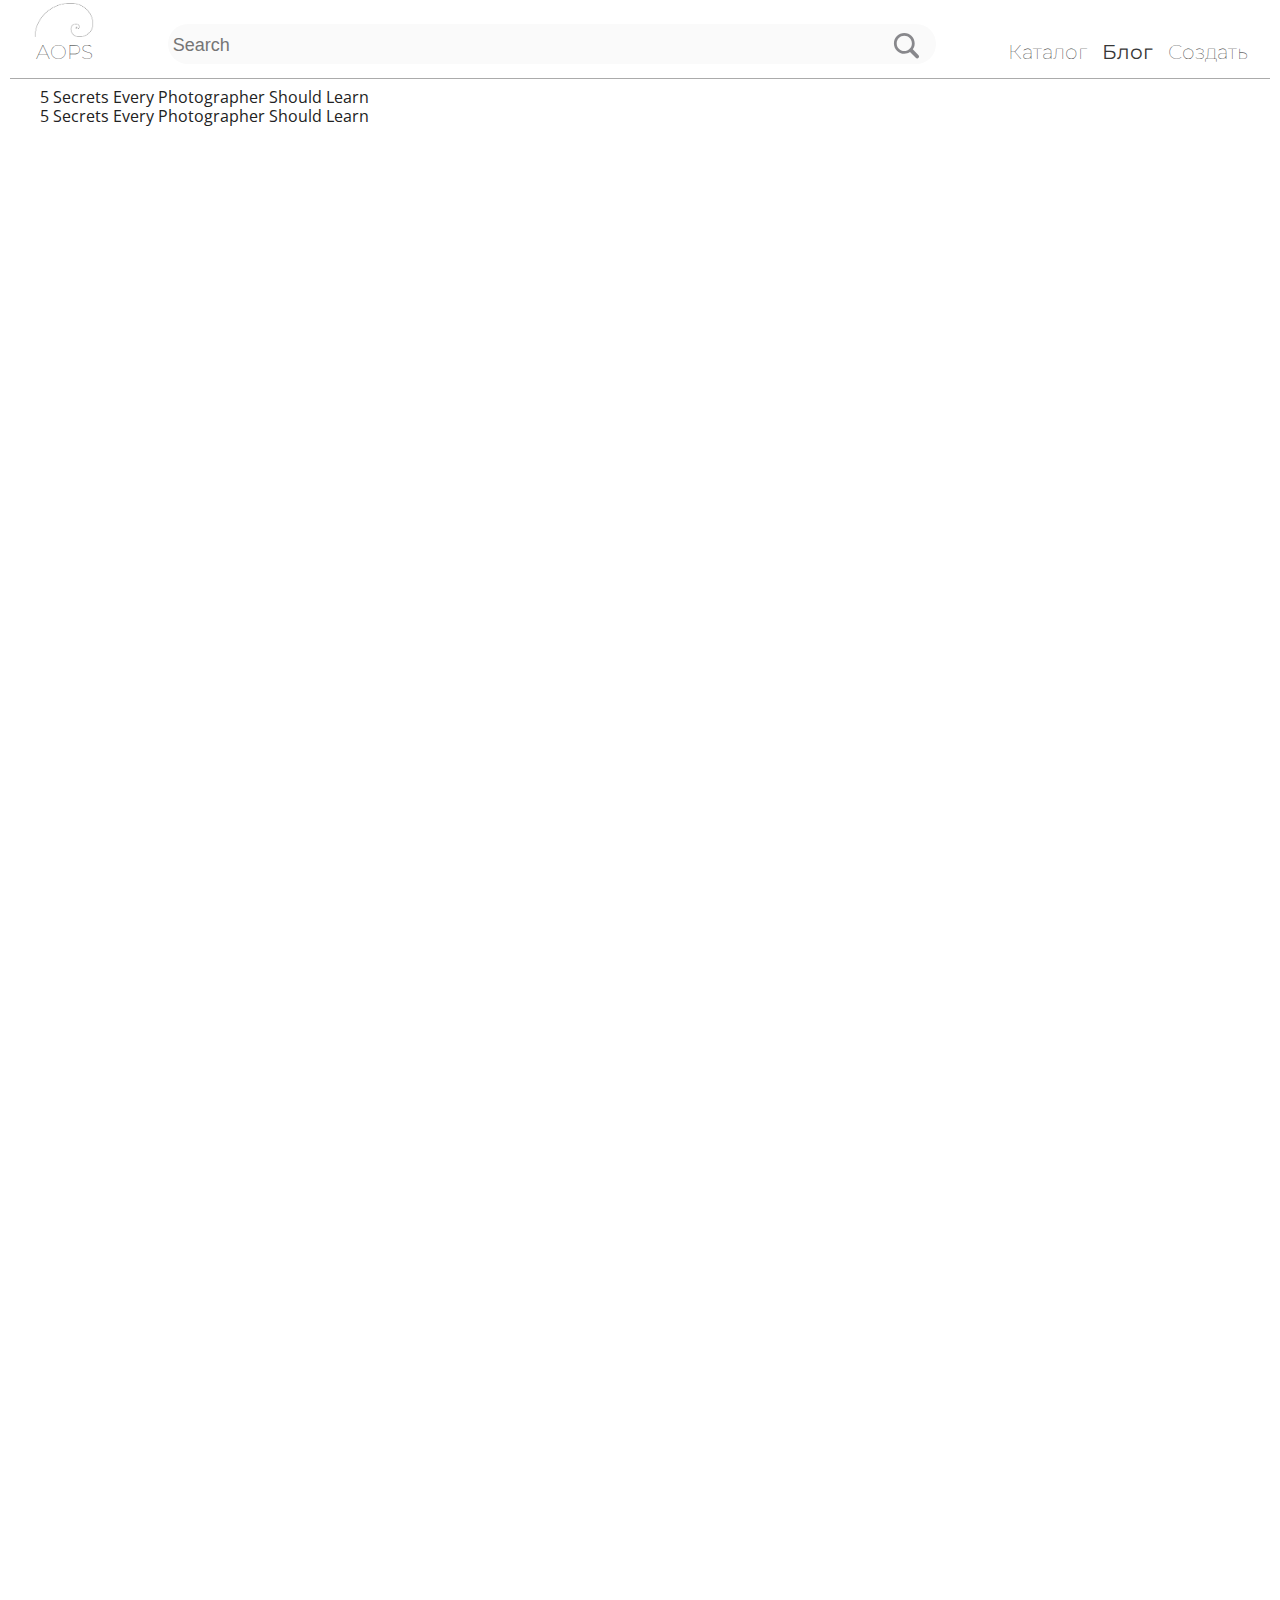
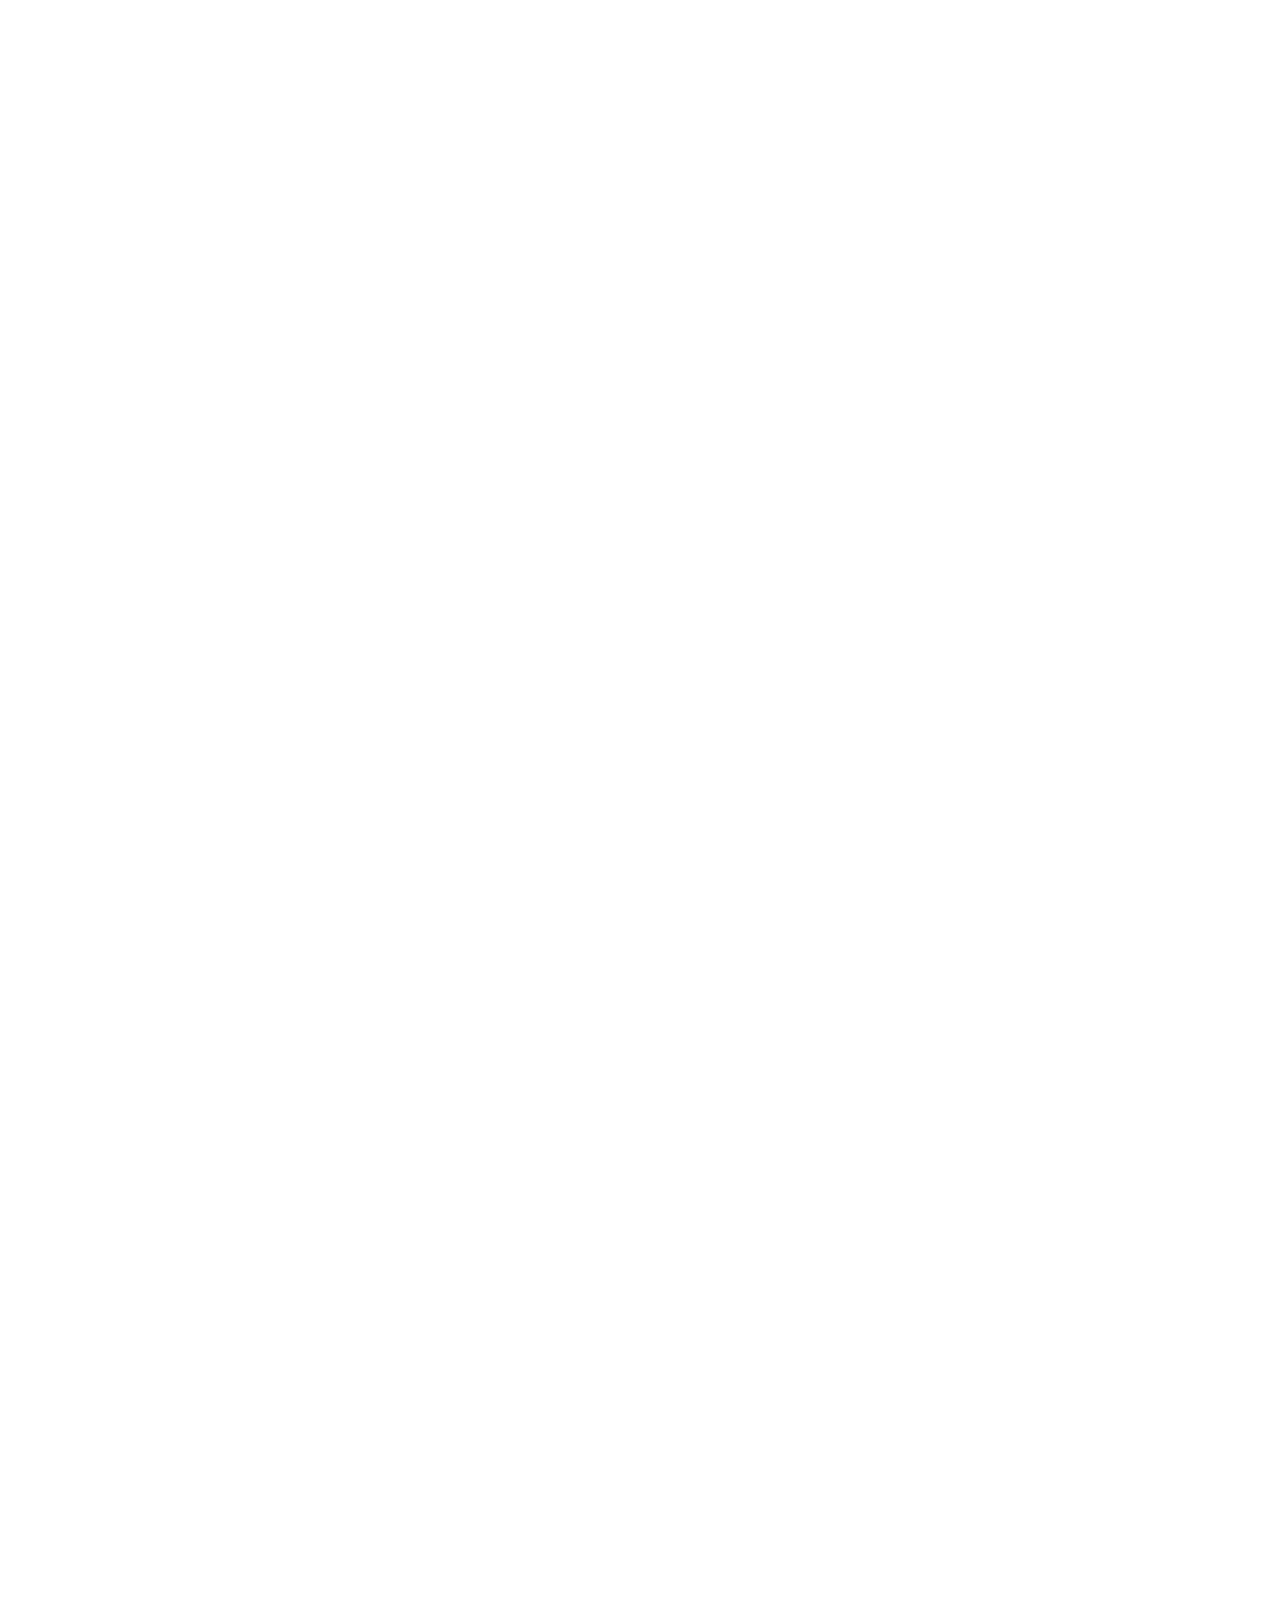
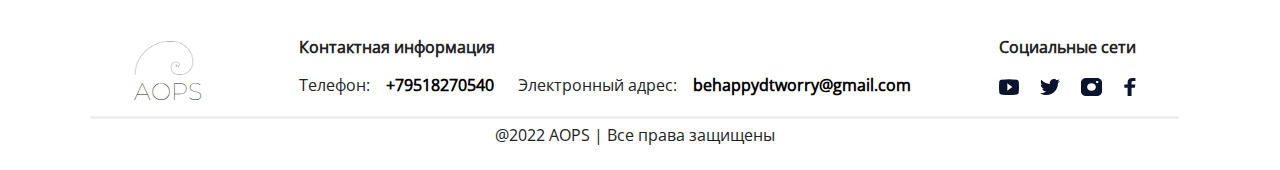
==== blog.html @ 23e0afa8 "feat: added articles to blog" ====
<!DOCTYPE HTML>
<html lang="ru">

<head>
	<title>AOPS - upload & download photo simply</title>
	<meta name="viewport" content="width=device-width">
	<link rel="stylesheet" href="assets\css\reset.css">
	<link rel="stylesheet" href="assets\css\blog\filter.css">
	<link rel="stylesheet" href="assets\css\outlines.css">
	<link rel="stylesheet" href="assets\css\blog\article.css">
	<meta charset="utf-8">
	<script src="assets\scripts\detectPage.js"></script>
	<link rel="shortcut icon" type="image/jpg" href="assets\imgs\favicon.ico" />
</head>

<body>
	<header class="header">
		<div class="wrapper">
			<div class="header__wrapper">
				<div class="header__top-wrapper">
					<div class="header__logo">
						<a href="/" class="logo__link">
							<img src="assets\imgs\logo.png" alt="logo" class="logo__pic">
						</a>
						<br />
						<span class="logo__text">AOPS</span>
					</div>
					<div class="header__search-panel">
						<input type="text" maxlength= "12" placeholder="Search" class="searchbar">
						<img src="assets\imgs\search-glass.svg" alt="search icon" class="button">
					  </div>
					<div class="hamburger-menu">
						<input id="menu__toggle" type="checkbox" />
						<label class="menu__btn" for="menu__toggle">
							<span></span>
						</label>

						<nav class="header__catalog">
							<a class="header__catalog-item" href="/" id="catalog">Каталог</a>
							<a class="header__catalog-item" href="..\blog.html" id="blog">Блог</a>
							<a class="header__catalog-item" href="..\create-post.html" id="create-post">Создать</a>
						</nav>
					</div>
				</div>
			</div>
			<div class="header__border">
			<img src="assets\imgs\lines\header-border.svg" style="width:100%">
			</div>
		</div>
	</header>
	<main class="main">
        <div class="main__content-wrapper">
            <div class="filters">
                <div class="filter"></div>
                <div class="filter"></div>
                <div class="filter"></div>
                <div class="filter"></div>
                <div class="filter"></div>
                <div class="filter"></div>
                <div class="filter"></div>
            </div>
            <div class="artilces">
                <div class="article">
                    <div class="artile__img" src="assets\imgs\blog\first_blog_img.jfif"></div>
                    <div class="artile__title">5 Secrets Every Photographer Should Learn</div>
                    <div class="artile__description">5 Secrets Every Photographer Should Learn</div>
                </div>
                <div class="article">
                    <div class="artile__img"></div>
                    <div class="artile__title"></div>
                    <div class="artile__description"></div>
                </div>
                <div class="article">
                    <div class="artile__img"></div>
                    <div class="artile__title"></div>
                    <div class="artile__description"></div>
                </div>
                <div class="article">
                    <div class="artile__img"></div>
                    <div class="artile__title"></div>
                    <div class="artile__description"></div>
                </div>
                <div class="article">
                    <div class="artile__img"></div>
                    <div class="artile__title"></div>
                    <div class="artile__description"></div>
                </div>
            </div>
        </div>
	</main>
	<footer>
		<div class="footer__first-line">
			<div class="footer__logo">
				<a href="/" class="logo__link">
					<img src="assets\imgs\logo.png" alt="logo" class="logo__pic">
				</a>
				<br />
				<span class="logo__text">AOPS</span>
			</div>
			<div class="contact-us">
				<span class="bold-text">Контактная информация</span>
				<br />
				<br />
				<span class="contact-us__phone">
					Телефон:
					&nbsp;&nbsp;
					<a href="+79518270540"><span class="bold-text">+79518270540</span></a>
					&nbsp;&nbsp;&nbsp;&nbsp;
				</span>
				<span class="contact-us__mail">
					Электронный адрес:
					&nbsp;&nbsp;
					<a href="mailto:behappydtworry@gmail.com"><span
							class="bold-text">behappydtworry@gmail.com</span></a>
				</span>
			</div>
			<div class="socials">
				<span class="socials__title">
					<b class="socials__title__text bold-text">Социальные сети</b>
				</span>
				<br />
				<br />
				<div class="socials__icons">
					<div class="socials__icon">
						<img src="assets\imgs\social-icons\youtube.svg" alt="youtube-link">
					</div>
					<div class="socials__icon">
						<img src="assets\imgs\social-icons\twitter.svg" alt="twitter-link">
					</div>
					<div class="socials__icon">
						<img src="assets\imgs\social-icons\instagram.svg" alt="instagram-link">
					</div>
					<div class="socials__icon">
						<img src="assets\imgs\social-icons\facebook.svg" alt="facebook-link">
					</div>
				</div>
			</div>
			<div class="footer-inner-border">
				<img src="assets\imgs\lines\footer-border.svg">
			</div>
			<div class="rights">
				<span class="rights__inner">
					@2022 AOPS | Все права защищены
				</span>
			</div>
	</footer>
</body>

</html>
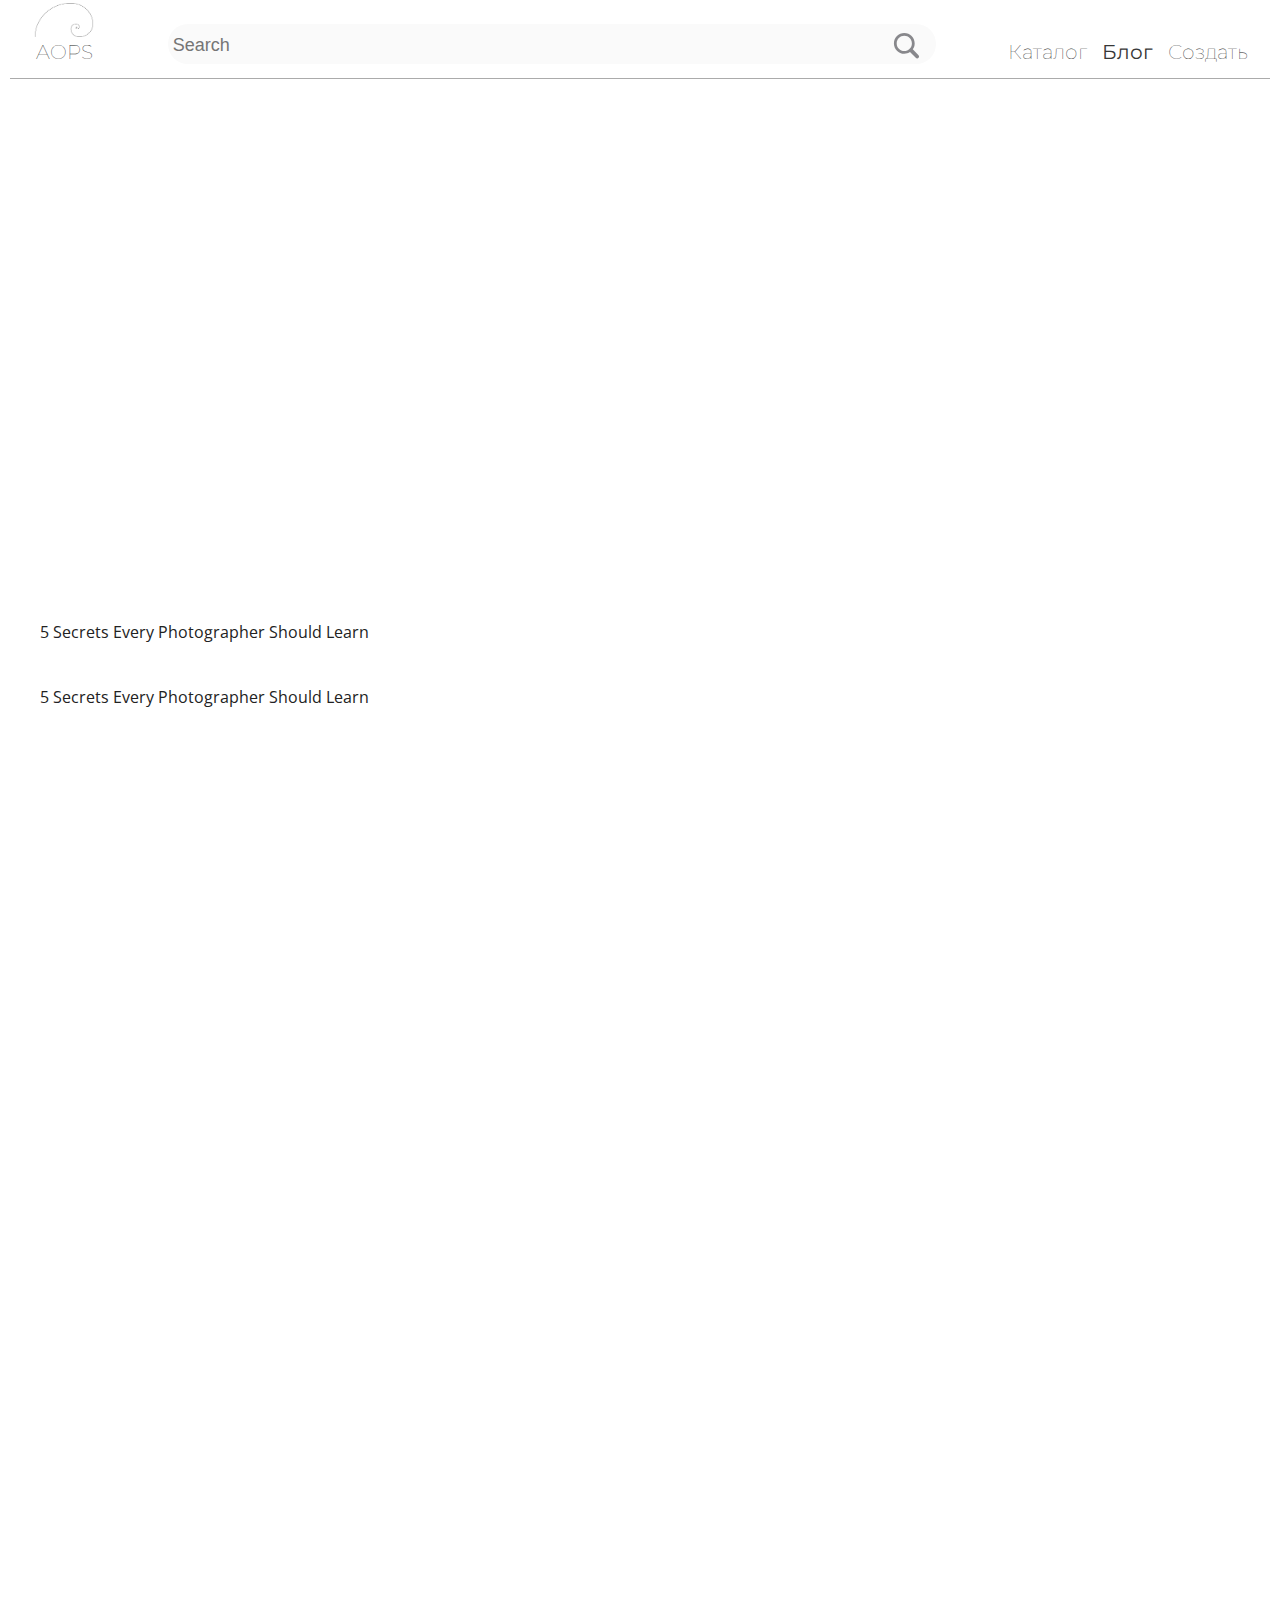
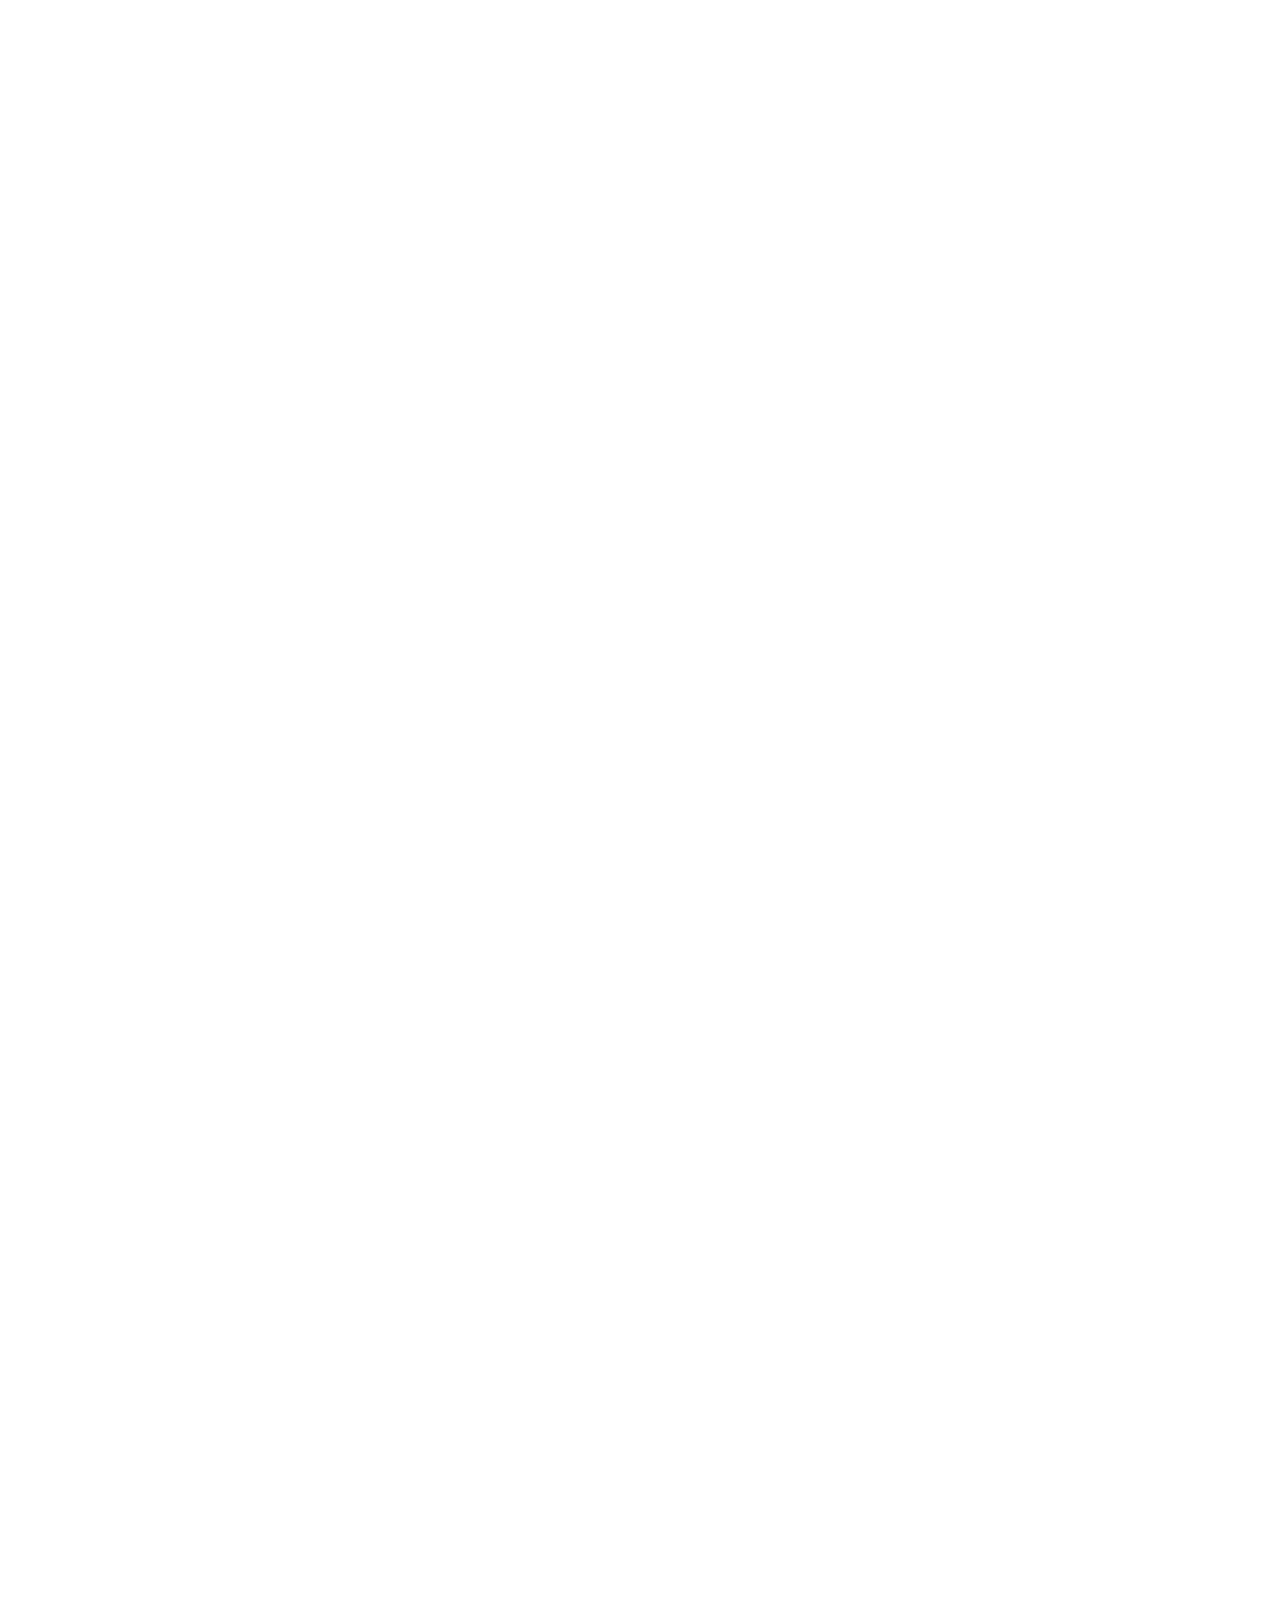
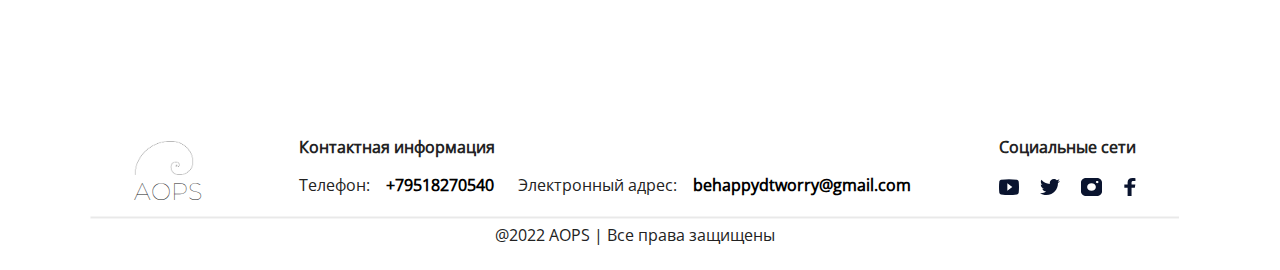
==== commit f9046fef: "fix: nameing of artilce clases" ====
--- a/blog.html
+++ b/blog.html
@@ -6,8 +6,8 @@
 	<meta name="viewport" content="width=device-width">
 	<link rel="stylesheet" href="assets\css\reset.css">
 	<link rel="stylesheet" href="assets\css\blog\filter.css">
+	<link rel="stylesheet" href="assets\css\blog\article.css">
 	<link rel="stylesheet" href="assets\css\outlines.css">
-	<link rel="stylesheet" href="assets\css\blog\article.css">
 	<meta charset="utf-8">
 	<script src="assets\scripts\detectPage.js"></script>
 	<link rel="shortcut icon" type="image/jpg" href="assets\imgs\favicon.ico" />
@@ -59,31 +59,31 @@
                 <div class="filter"></div>
                 <div class="filter"></div>
             </div>
-            <div class="artilces">
+            <div class="articles">
                 <div class="article">
-                    <div class="artile__img" src="assets\imgs\blog\first_blog_img.jfif"></div>
-                    <div class="artile__title">5 Secrets Every Photographer Should Learn</div>
-                    <div class="artile__description">5 Secrets Every Photographer Should Learn</div>
+                    <div class="article__img" src="assets\imgs\blog\first_blog_img.jfif"></div>
+                    <div class="article__title">5 Secrets Every Photographer Should Learn</div>
+                    <div class="article__description">5 Secrets Every Photographer Should Learn</div>
                 </div>
                 <div class="article">
-                    <div class="artile__img"></div>
-                    <div class="artile__title"></div>
-                    <div class="artile__description"></div>
+                    <div class="article__img"></div>
+                    <div class="article__title"></div>
+                    <div class="article__description"></div>
                 </div>
                 <div class="article">
-                    <div class="artile__img"></div>
-                    <div class="artile__title"></div>
-                    <div class="artile__description"></div>
+                    <div class="article__img"></div>
+                    <div class="article__title"></div>
+                    <div class="article__description"></div>
                 </div>
                 <div class="article">
-                    <div class="artile__img"></div>
-                    <div class="artile__title"></div>
-                    <div class="artile__description"></div>
+                    <div class="article__img"></div>
+                    <div class="article__title"></div>
+                    <div class="article__description"></div>
                 </div>
                 <div class="article">
-                    <div class="artile__img"></div>
-                    <div class="artile__title"></div>
-                    <div class="artile__description"></div>
+                    <div class="article__img"></div>
+                    <div class="article__title"></div>
+                    <div class="article__description"></div>
                 </div>
             </div>
         </div>
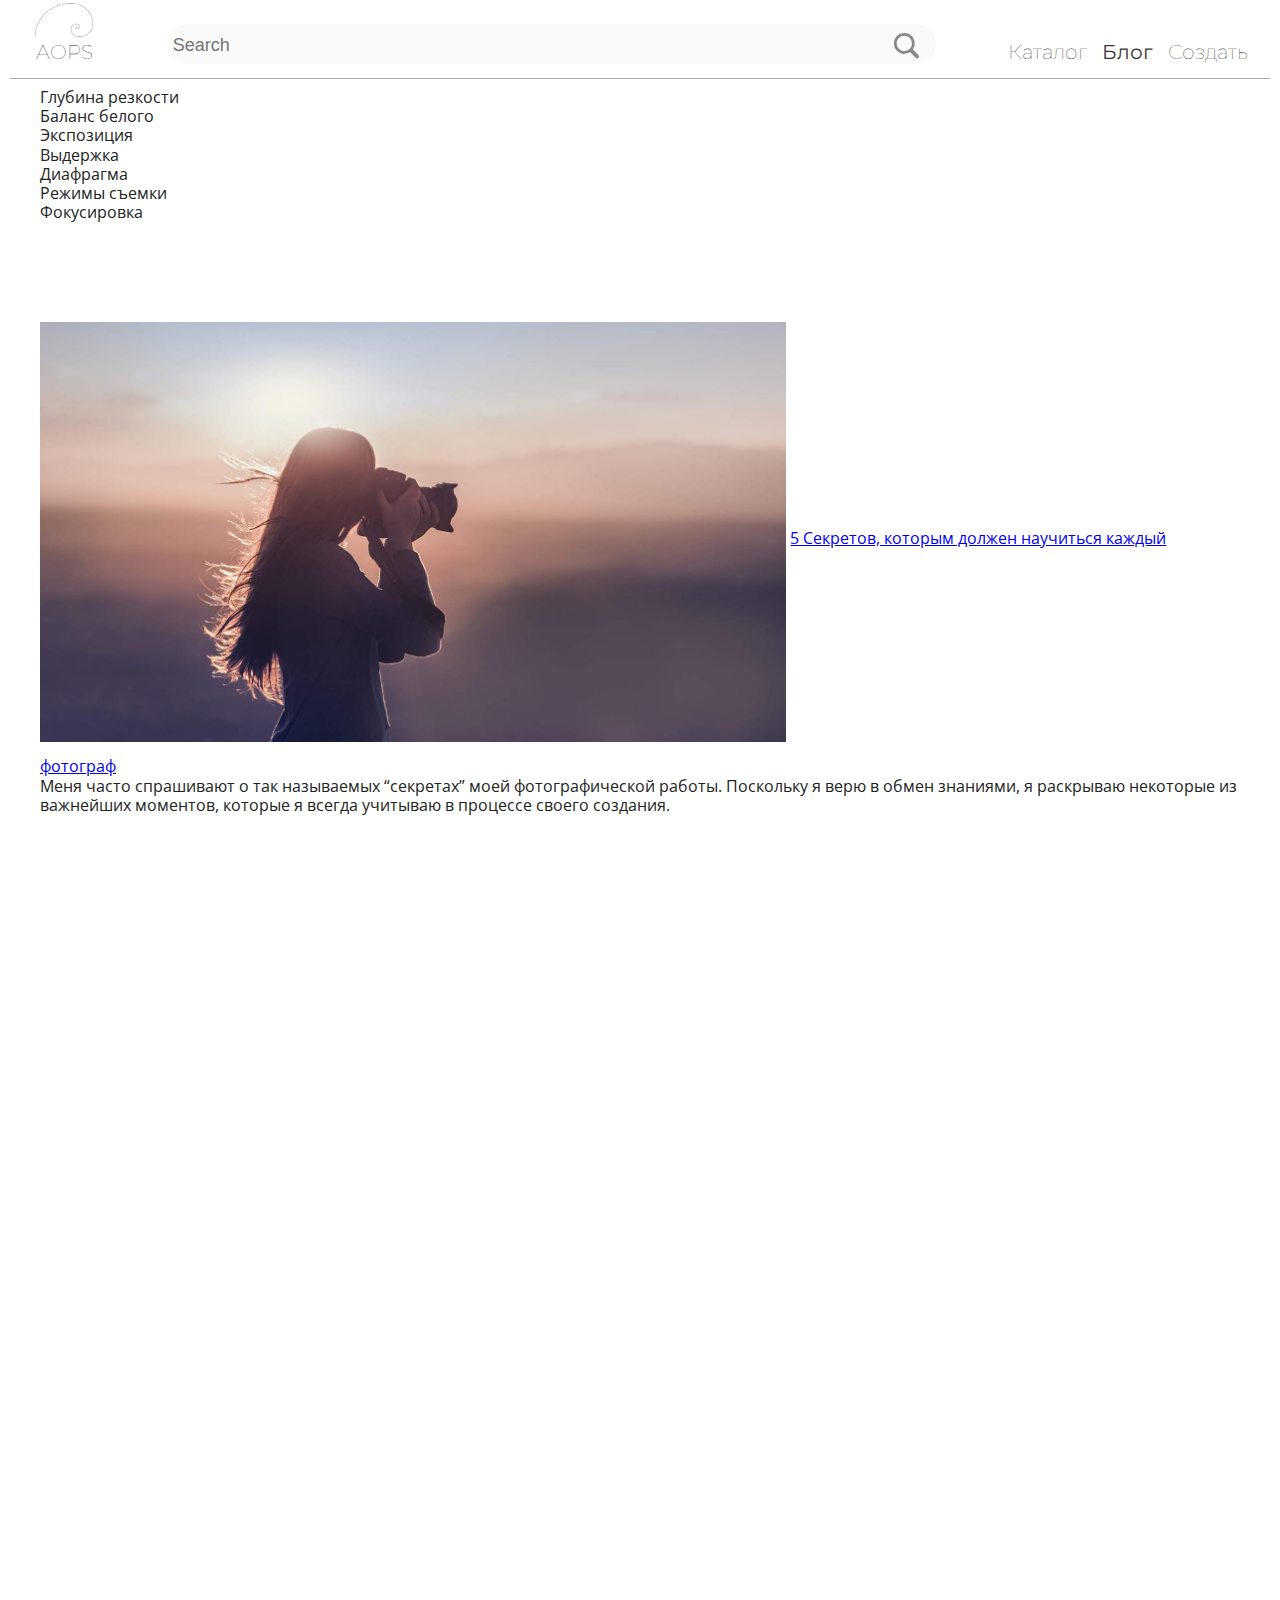
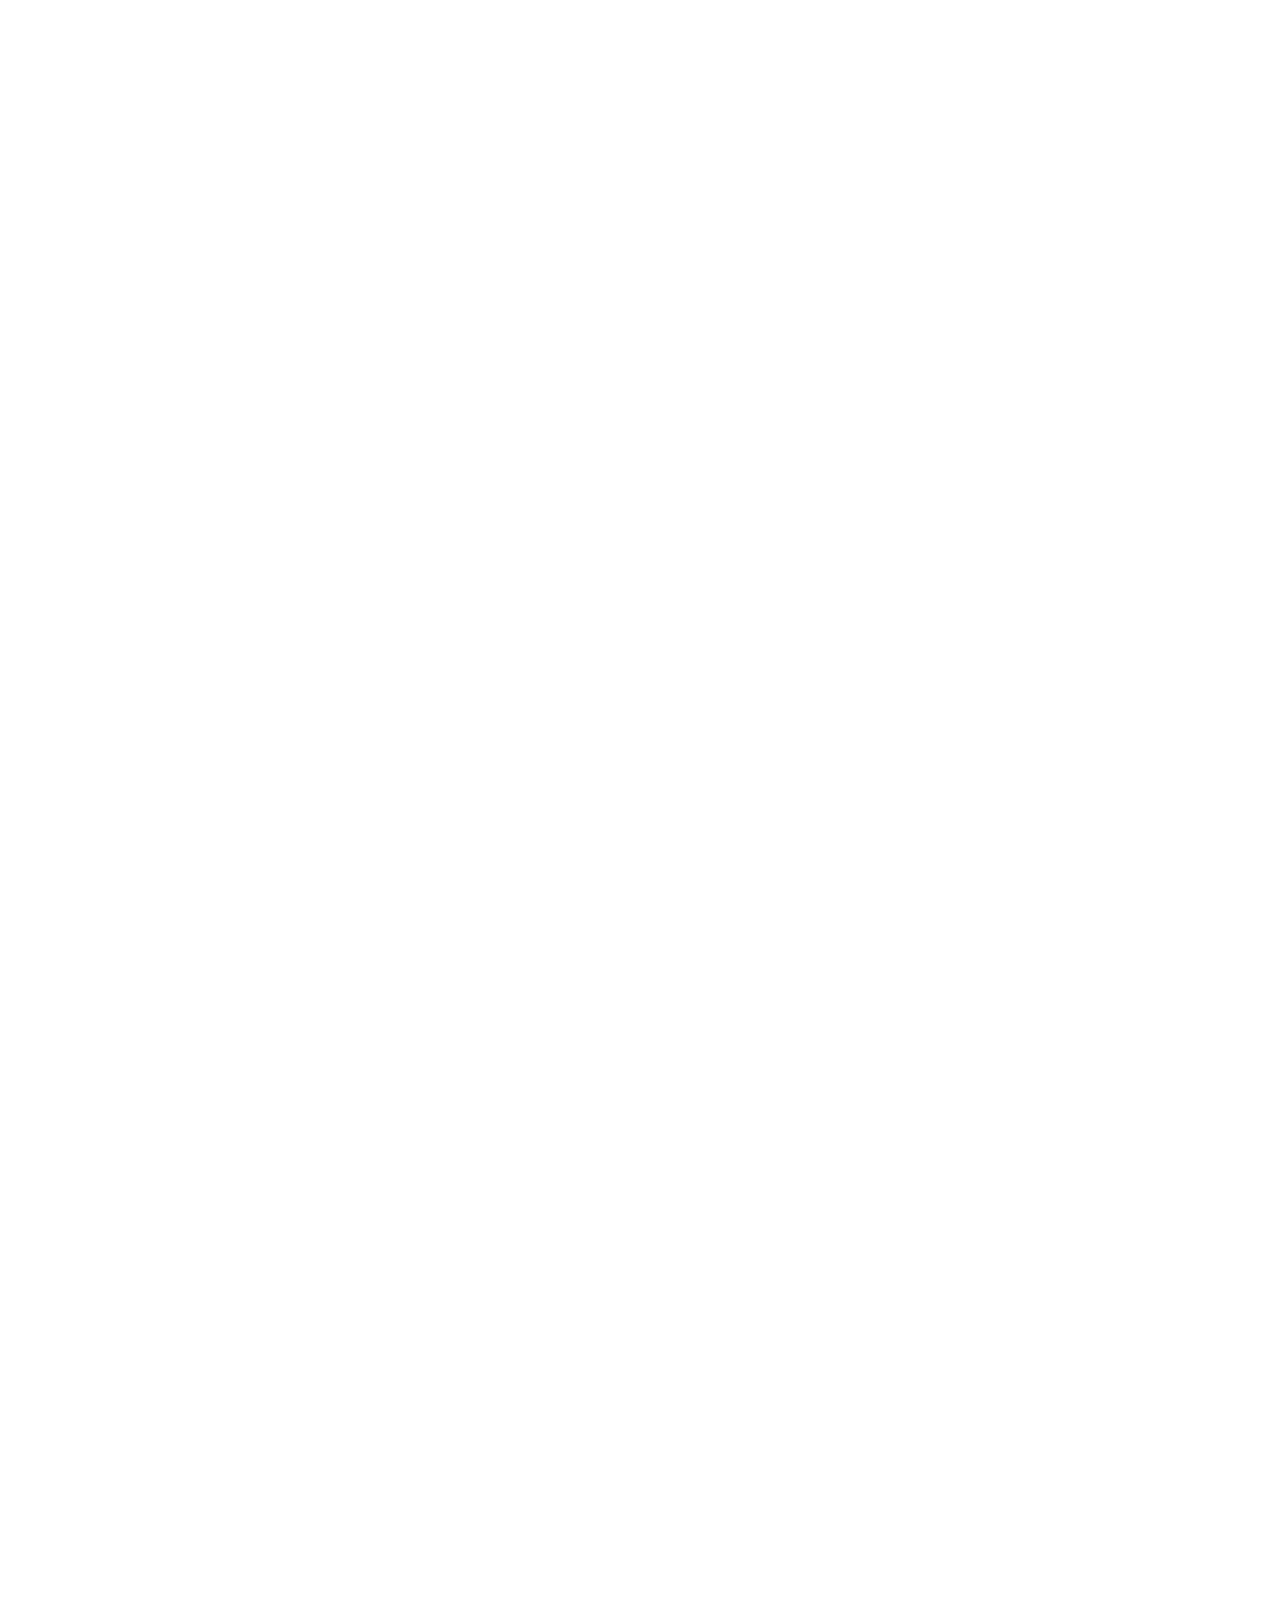
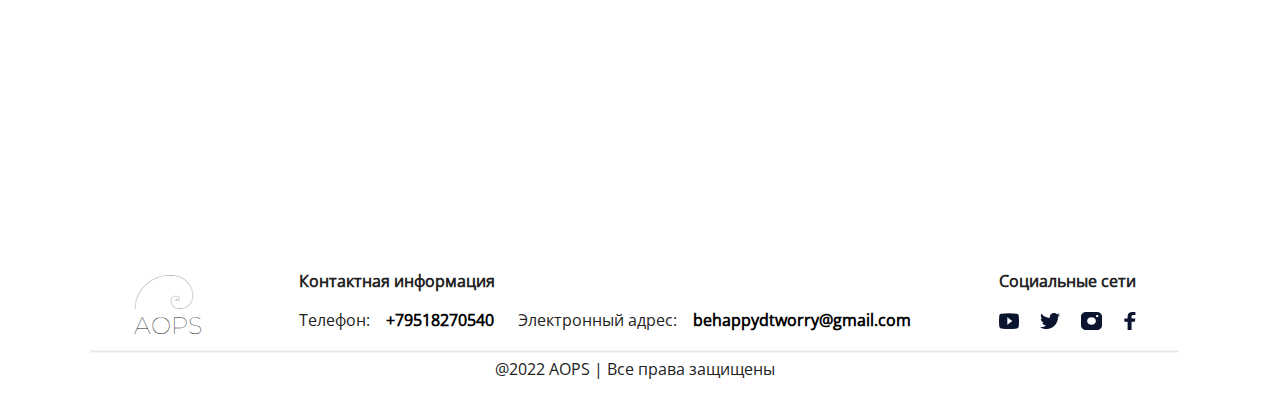
==== commit b88ee3f1: "fix: changed type of tags" ====
--- a/blog.html
+++ b/blog.html
@@ -51,38 +51,40 @@
 	<main class="main">
         <div class="main__content-wrapper">
             <div class="filters">
-                <div class="filter"></div>
-                <div class="filter"></div>
-                <div class="filter"></div>
-                <div class="filter"></div>
-                <div class="filter"></div>
-                <div class="filter"></div>
-                <div class="filter"></div>
+                <div class="filter">Глубина резкости</div>
+                <div class="filter">Баланс белого</div>
+                <div class="filter">Экспозиция</div>
+                <div class="filter">Выдержка</div>
+                <div class="filter">Диафрагма</div>
+                <div class="filter">Режимы съемки</div>
+                <div class="filter">Фокусировка</div>
             </div>
             <div class="articles">
                 <div class="article">
-                    <div class="article__img" src="assets\imgs\blog\first_blog_img.jfif"></div>
-                    <div class="article__title">5 Secrets Every Photographer Should Learn</div>
-                    <div class="article__description">5 Secrets Every Photographer Should Learn</div>
+                    <img class="article__img" src="assets\imgs\blog\first_blog_img.jfif"></img>
+                    <a class="article__title font-title" href="/">5 Секретов, которым должен научиться каждый фотограф</a>
+                    <div class="article__description font-description">Меня часто спрашивают о так называемых “секретах” моей
+                         фотографической работы. Поскольку я верю в обмен знаниями, я раскрываю некоторые из важнейших
+                          моментов, которые я всегда учитываю в процессе своего создания.</div>
                 </div>
                 <div class="article">
-                    <div class="article__img"></div>
-                    <div class="article__title"></div>
+                    <img class="article__img"></img>
+                    <a class="article__title"></a>
                     <div class="article__description"></div>
                 </div>
                 <div class="article">
-                    <div class="article__img"></div>
-                    <div class="article__title"></div>
+                    <img class="article__img"></img>
+                    <a class="article__title"></a>
                     <div class="article__description"></div>
                 </div>
                 <div class="article">
-                    <div class="article__img"></div>
-                    <div class="article__title"></div>
+                    <img class="article__img"></img>
+                    <a class="article__title"></a>
                     <div class="article__description"></div>
                 </div>
                 <div class="article">
-                    <div class="article__img"></div>
-                    <div class="article__title"></div>
+                    <img class="article__img"></img>
+                    <a class="article__title"></a>
                     <div class="article__description"></div>
                 </div>
             </div>
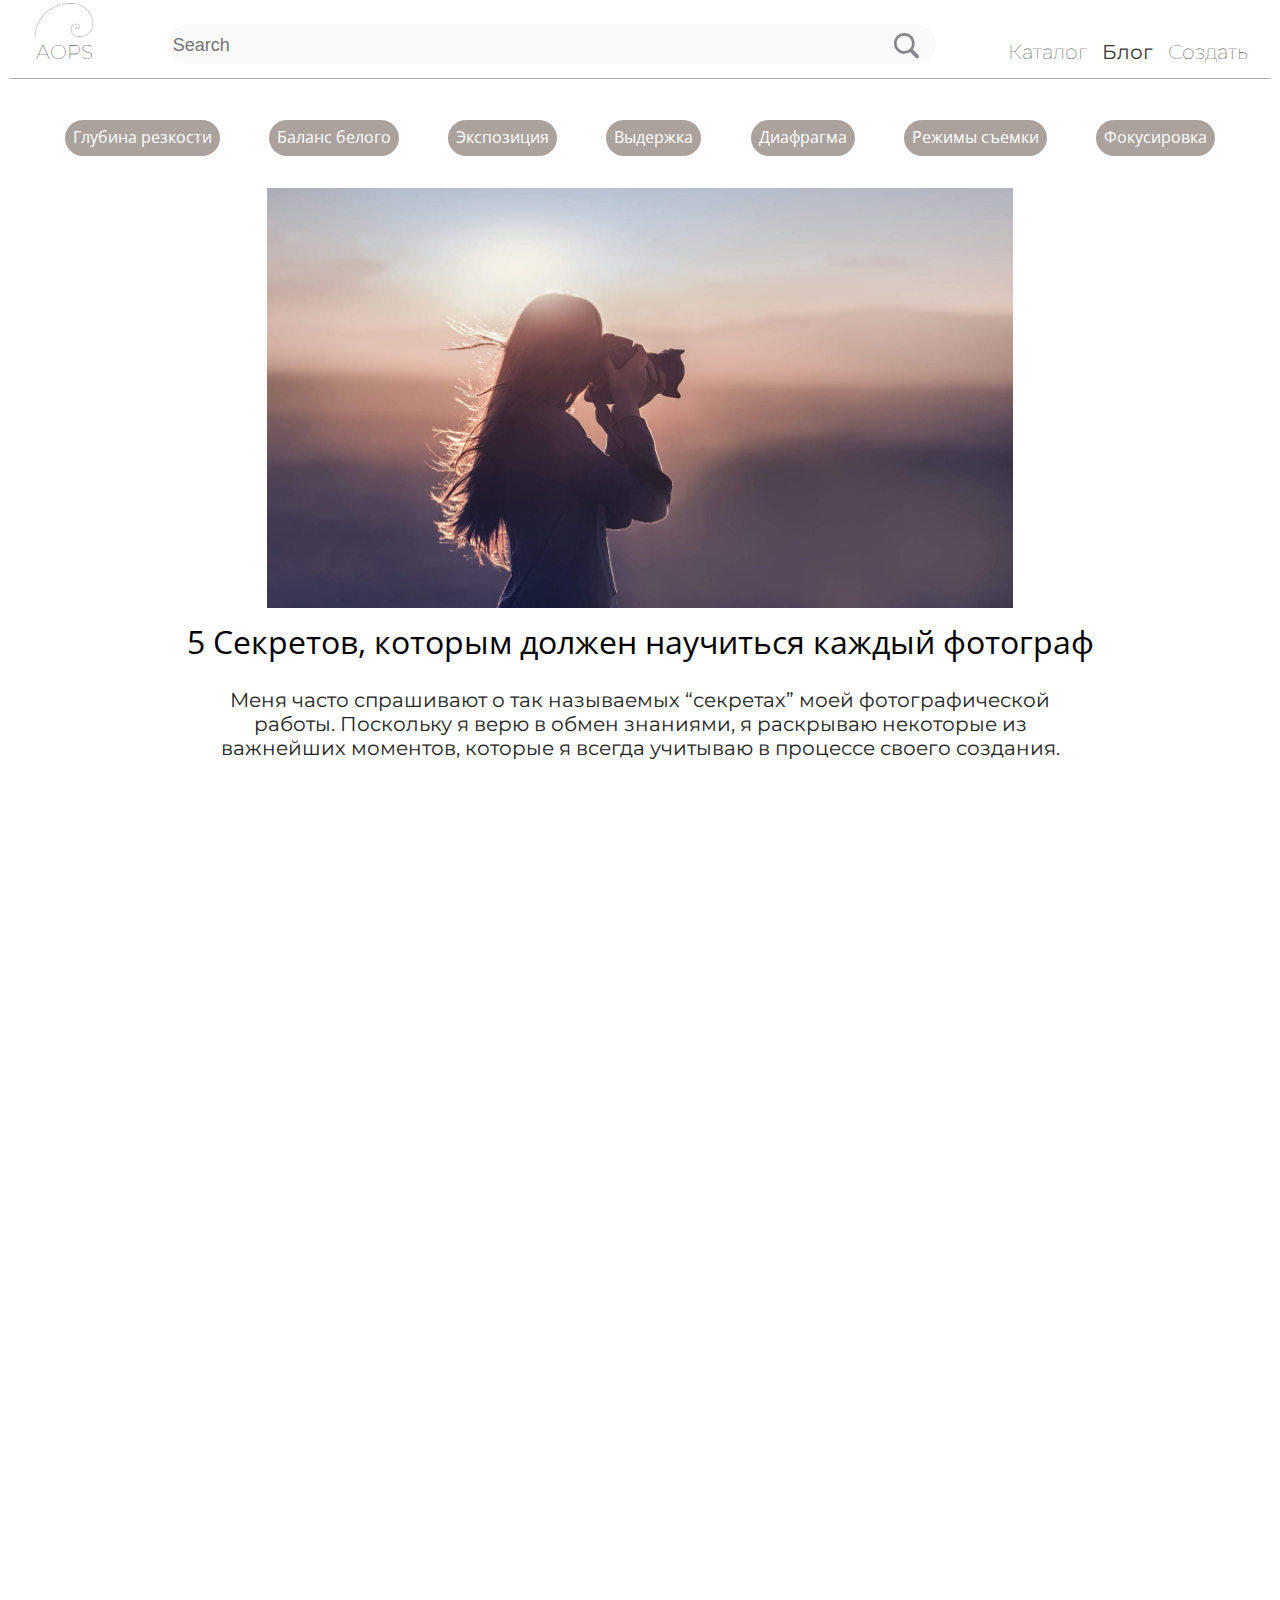
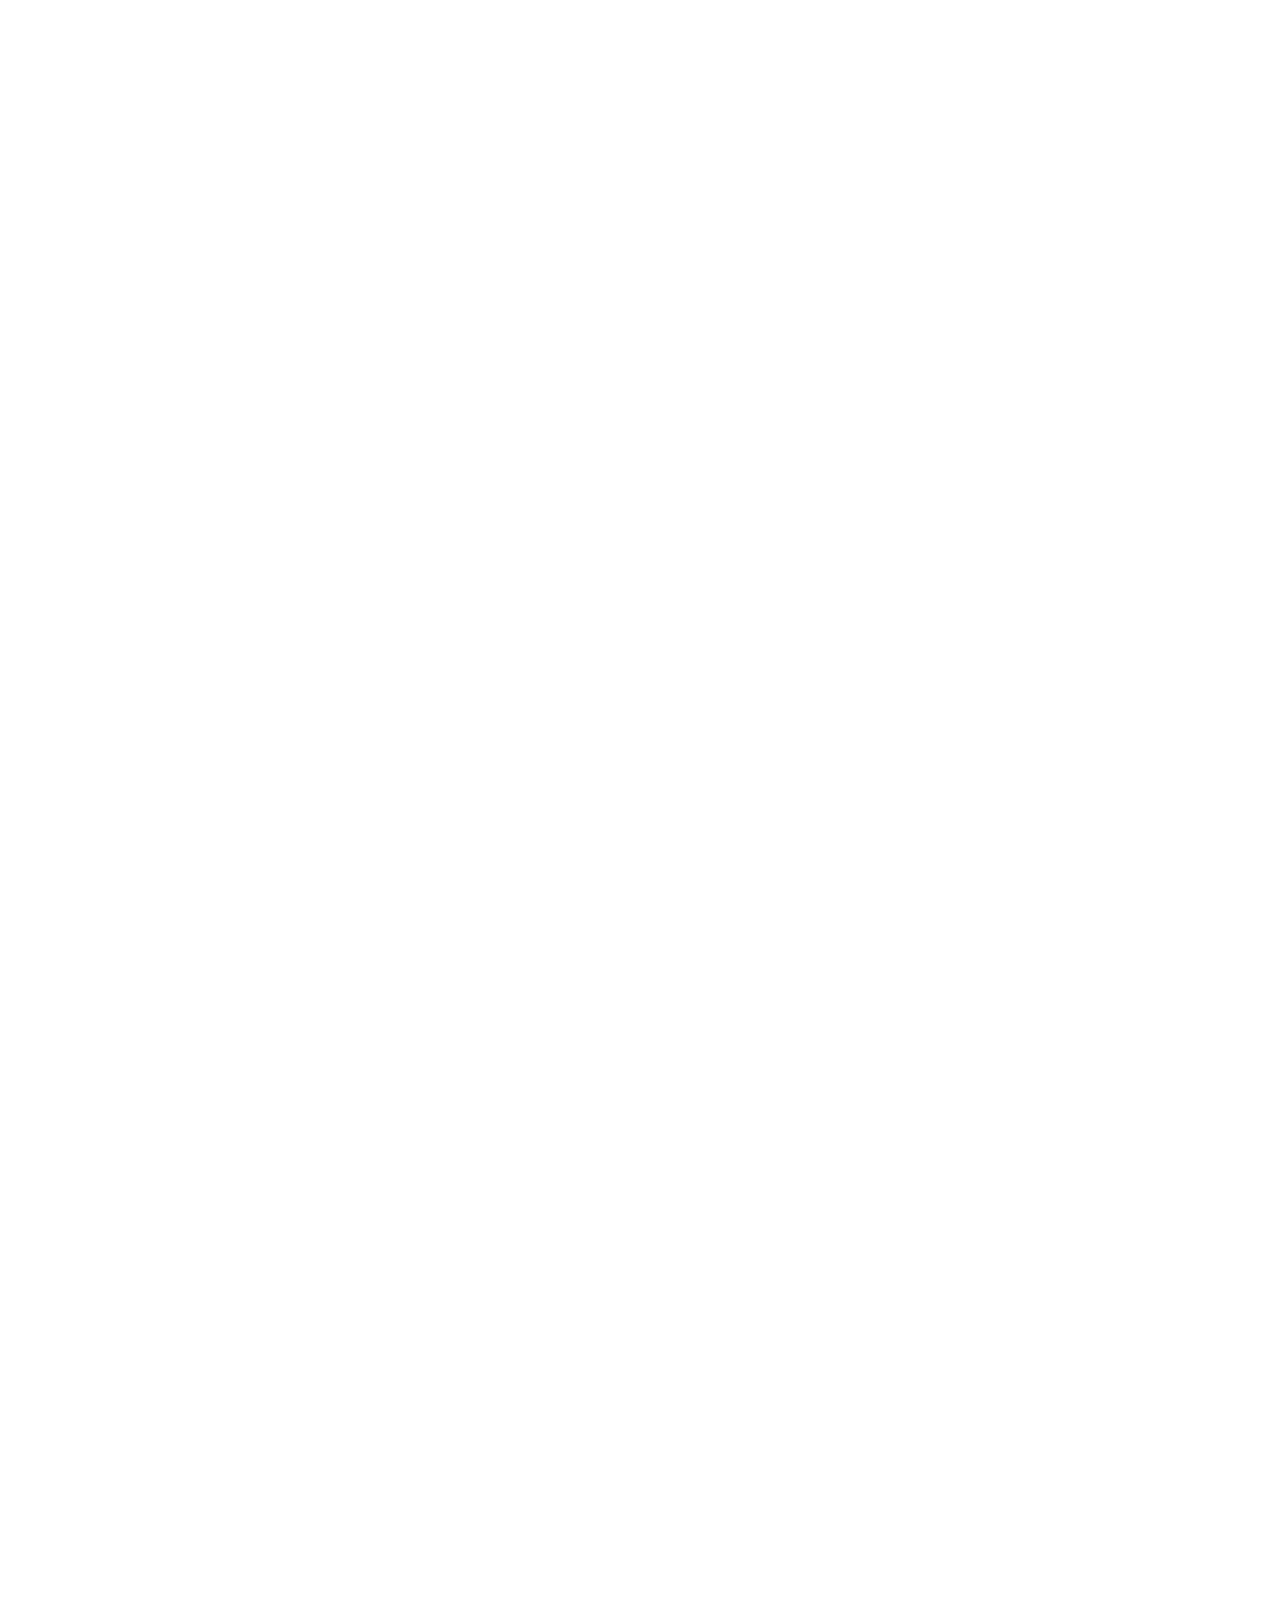
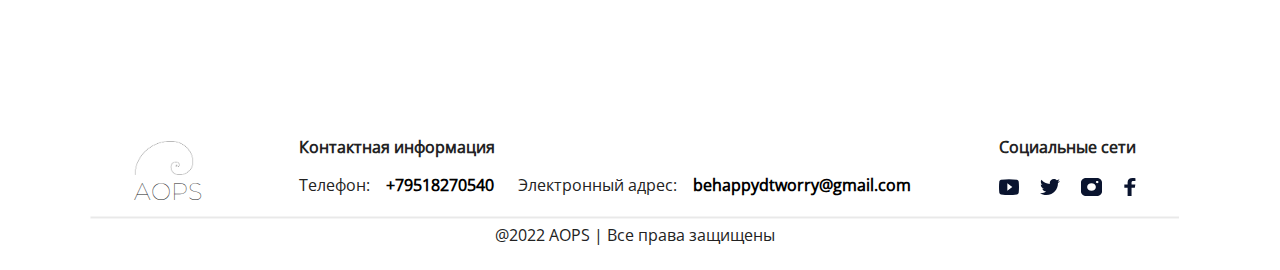
==== commit f59d062a: "fix: changed navigation paths" ====
--- a/blog.html
+++ b/blog.html
@@ -36,9 +36,9 @@
 						</label>
 
 						<nav class="header__catalog">
-							<a class="header__catalog-item" href="/" id="catalog">Каталог</a>
-							<a class="header__catalog-item" href="..\blog.html" id="blog">Блог</a>
-							<a class="header__catalog-item" href="..\create-post.html" id="create-post">Создать</a>
+							<a class="header__catalog-item" href="catalog.html" id="catalog">Каталог</a>
+							<a class="header__catalog-item" href="blog.html" id="blog">Блог</a>
+							<a class="header__catalog-item" href="create-post.html" id="create-post">Создать</a>
 						</nav>
 					</div>
 				</div>
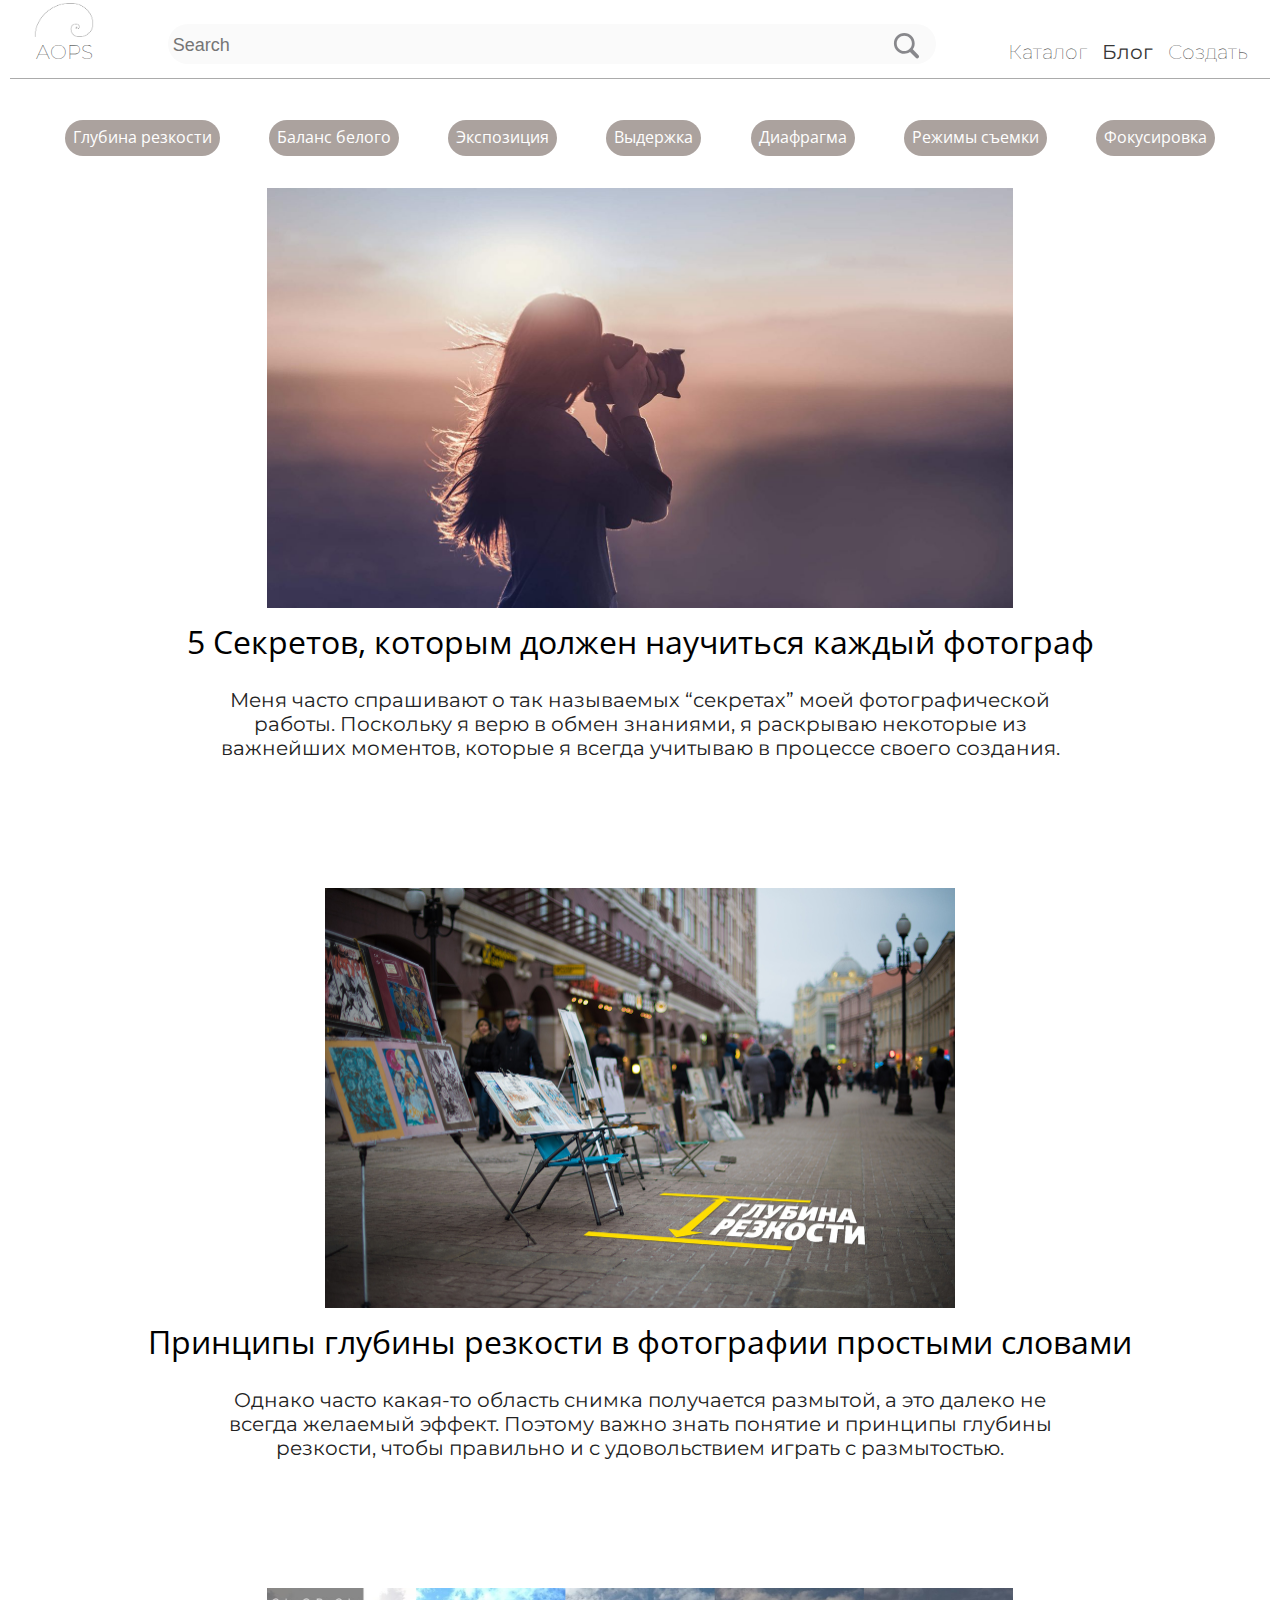
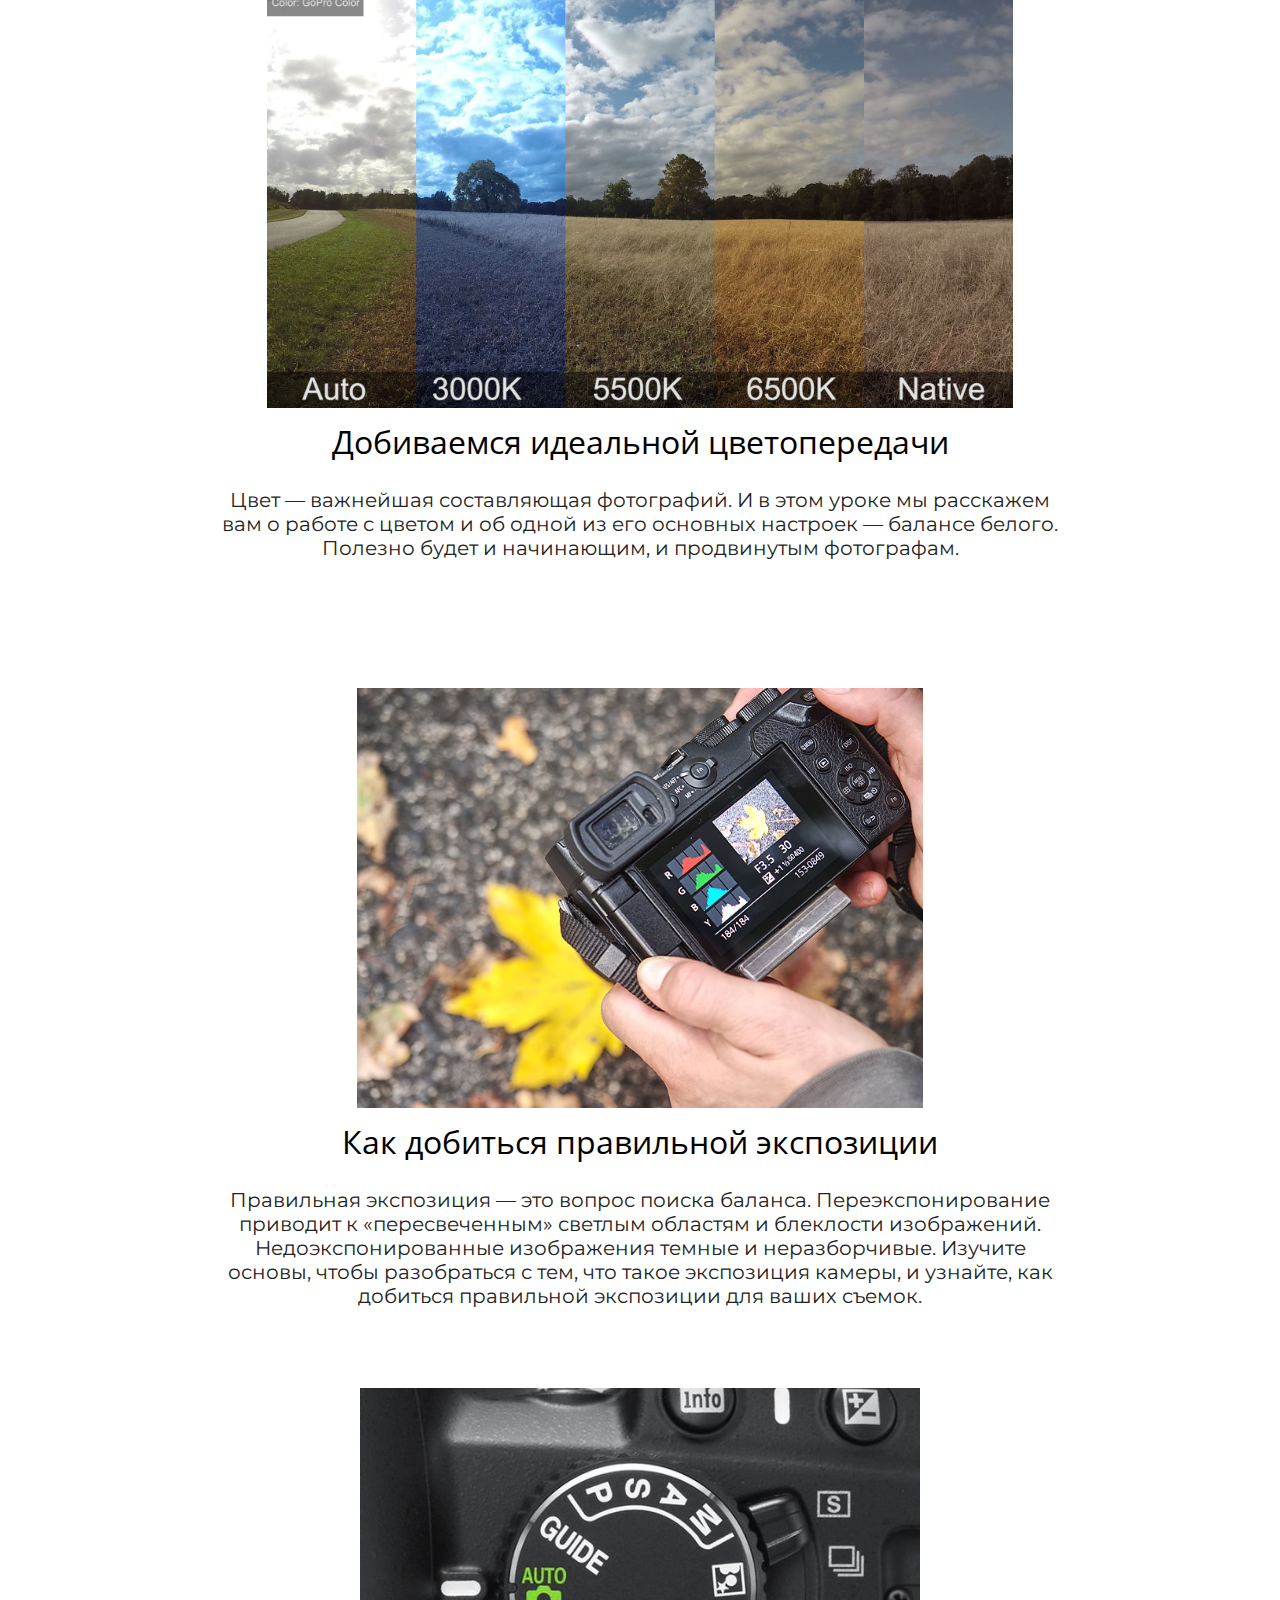
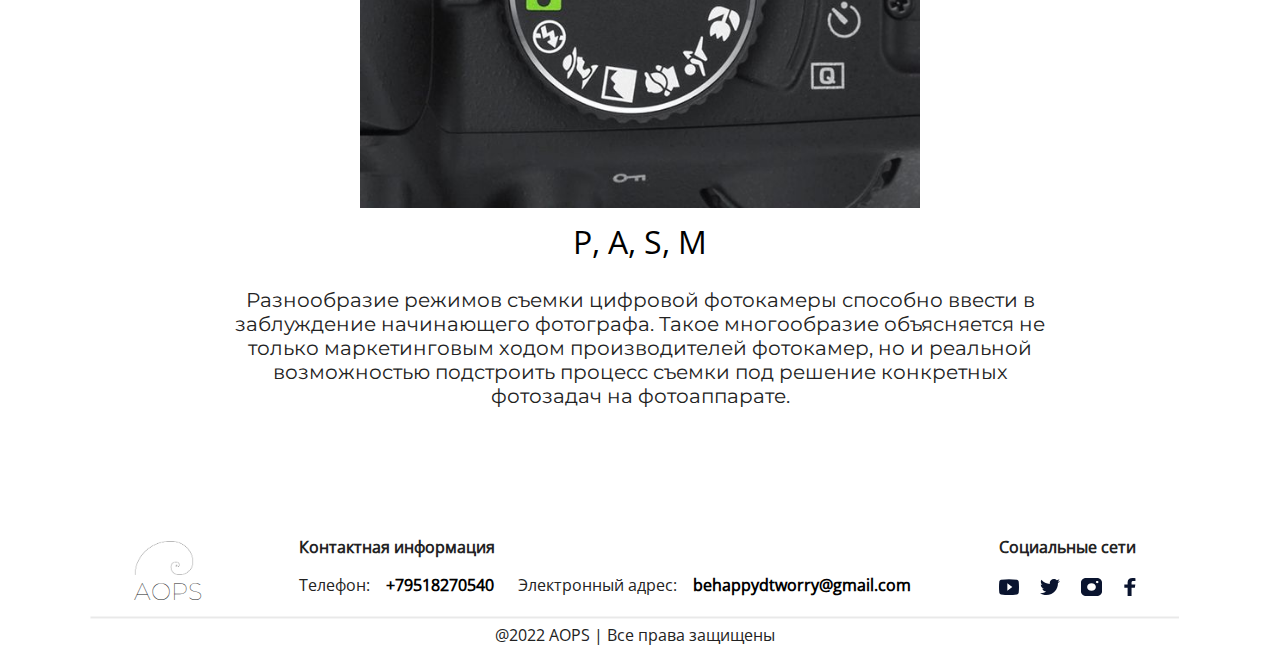
==== commit ced4a965: "feat: added posts to blog" ====
--- a/blog.html
+++ b/blog.html
@@ -19,7 +19,7 @@
 			<div class="header__wrapper">
 				<div class="header__top-wrapper">
 					<div class="header__logo">
-						<a href="/" class="logo__link">
+						<a href="index.html" class="logo__link">
 							<img src="assets\imgs\logo.png" alt="logo" class="logo__pic">
 						</a>
 						<br />
@@ -68,24 +68,38 @@
                           моментов, которые я всегда учитываю в процессе своего создания.</div>
                 </div>
                 <div class="article">
-                    <img class="article__img"></img>
-                    <a class="article__title"></a>
-                    <div class="article__description"></div>
+                    <img class="article__img" src="assets\imgs\blog\grip.jpg"></img>
+                    <a class="article__title font-title">Принципы глубины резкости в фотографии простыми словами</a>
+                    <div class="article__description font-description">Однако часто какая-то область снимка получается размытой, а это далеко
+						 не всегда желаемый эффект. Поэтому важно знать понятие и принципы глубины резкости, чтобы правильно
+						и с удовольствием играть с размытостью.
+					</div>
+                </div>
+				<div class="article">
+                    <img class="article__img" src="assets\imgs\blog\kak-rabotaet-avtomaticheskij-balans-belogo.jpg"></img>
+                    <a class="article__title font-title">Добиваемся идеальной цветопередачи</a>
+                    <div class="article__description font-description">
+						Цвет — важнейшая составляющая фотографий. И в этом уроке мы расскажем вам о работе с 
+						цветом и об одной из его основных настроек — балансе белого. Полезно будет и начинающим, и продвинутым фотографам.
+					</div>
                 </div>
                 <div class="article">
-                    <img class="article__img"></img>
-                    <a class="article__title"></a>
-                    <div class="article__description"></div>
+                    <img class="article__img" src="assets\imgs\blog\exposure-in-photography.avif"></img>
+                    <a class="article__title font-title">Как добиться правильной экспозиции</a>
+                    <div class="article__description font-description">
+						Правильная экспозиция — это вопрос поиска баланса. Переэкспонирование приводит к
+						 «пересвеченным» светлым областям и блеклости изображений. Недоэкспонированные изображения
+						  темные и неразборчивые. Изучите основы, чтобы разобраться с тем, что такое экспозиция
+						   камеры, и узнайте, как добиться правильной экспозиции для ваших съемок.
+					</div>
                 </div>
                 <div class="article">
-                    <img class="article__img"></img>
-                    <a class="article__title"></a>
-                    <div class="article__description"></div>
-                </div>
-                <div class="article">
-                    <img class="article__img"></img>
-                    <a class="article__title"></a>
-                    <div class="article__description"></div>
+                    <img class="article__img" src="assets\imgs\blog\regimisyemki1.jpg"></img>
+                    <a class="article__title font-title">P, A, S, M</a>
+                    <div class="article__description font-description">Разнообразие режимов съемки цифровой фотокамеры способно
+						 ввести в заблуждение начинающего фотографа. Такое многообразие объясняется не только
+						  маркетинговым ходом производителей фотокамер, но и реальной возможностью подстроить
+						   процесс съемки под решение конкретных фотозадач на фотоаппарате.</div>
                 </div>
             </div>
         </div>
